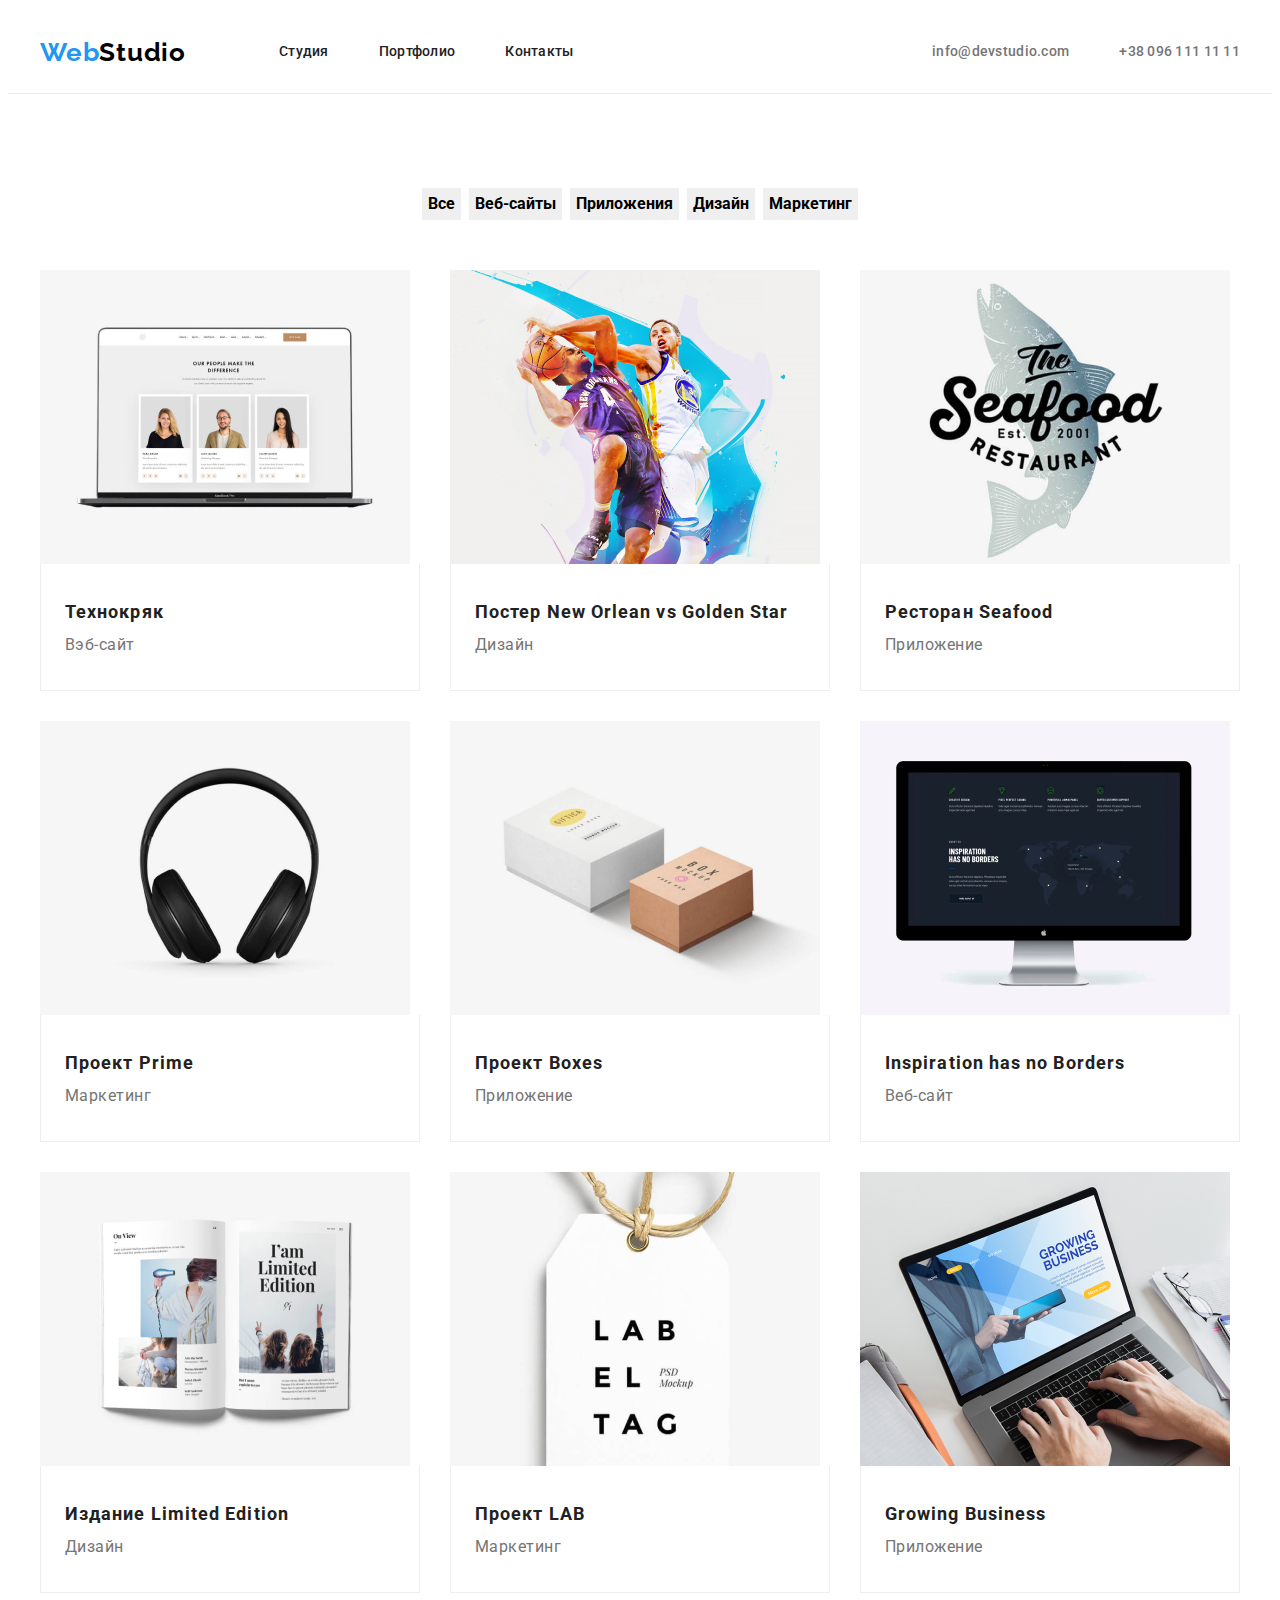
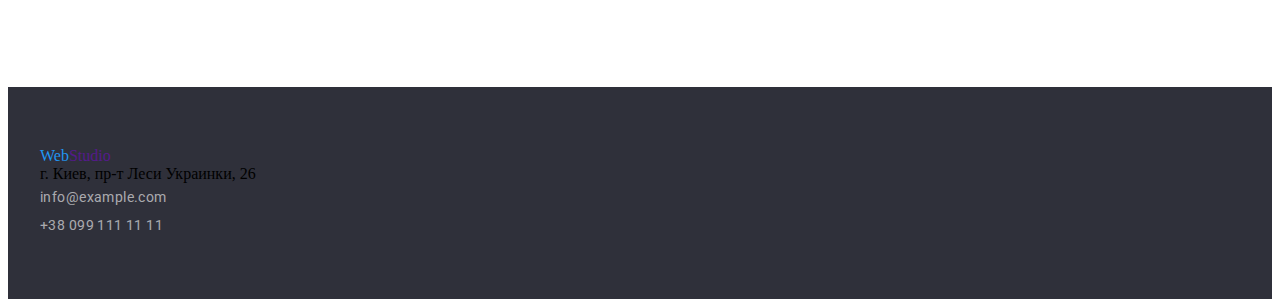
==== portfolio.html @ 53e698b1 "добавил предидущее дз" ====
<!DOCTYPE html>
<html lang="en">
<head>
    <meta charset="UTF-8">
    <meta http-equiv="X-UA-Compatible" content="IE=edge">
    <meta name="viewport" content="width=device-width, initial-scale=1.0">
    <title>Portfolio</title>
    <link rel="preconnect" href="https://fonts.gstatic.com">
    <link href="https://fonts.googleapis.com/css2?family=Raleway:wght@700&family=Roboto:wght@400;500;700;900&display=swap"
        rel="stylesheet">
    <link rel="stylesheet" href="https://cdnjs.cloudflare.com/ajax/libs/modern-normalize/1.0.0/modern-normalize.min.css"
        integrity="sha512-ISS7cAi1PEhQ8jnbJpJZMd29NlhNj4AWYyLOSp2CE/CsHxTCu+r+t0D2yoJudVrd0/8fTVPUVDzY5Tvli75u/g=="
        crossorigin="anonymous" />
    <link rel="stylesheet" href="./css/styles.css">
</head>
<body>
    <header class="header">
        <div class="header-main container">
        <h1 class="top-title">
            <a class="main-logo link" href="">
               <span class="web">Web</span>Studio</a>
        </h1>
        <nav class="navigation">
            <ul class="navigation-list list">
                <li class="navigation-item">
                    <a class="navigation-link link" href="./index.html">Студия</a></li>
                <li class="navigation-item">
                    <a class="navigation-link link" href="#">Портфолио</a></li>
                <li class="navigation-item">
                    <a class="navigation-link link" href="#">Контакты</a></li>
            </ul>
        </nav>
        <ul class="contact-list list">        
            <li><a class="mail-link link" href="mailto:info@devstudio.com">info@devstudio.com</a></li>
            <li><a class="tel-link link" href="tel:+380961111111">+38 096 111 11 11</a></li>       
        </ul>
    </div>
    </header>
    <!-- HERO -->
    <main>
        <section class="section-btn section">
            <div class="buttons-menu container">
                <ul class="buttons list">
                    <li class="buttons-item">
                        <button class="portfolio-btn" type=button> Все</button>
                    </li>
                    <li class="buttons-item">
                        <button class="portfolio-btn" type=button> Веб-сайты</button>
                    </li>
                    <li class="buttons-item">
                        <button class="portfolio-btn" type=button> Приложения</button>
                    </li>
                    <li class="buttons-item">
                        <button class="portfolio-btn" type=button> Дизайн</button>
                    </li>
                    <li class="buttons-item">                         
                        <button class="portfolio-btn" type=button> Маркетинг</button>
                    </li>
                </ul> 
            </div>
            
                <!-- ABOUT -->
        
            <h2 class="visually-hidden">виды деятельности</h2>
            <div class="container">
                <ul class="projects list">
                    <li class="project-list-item">
                        <div class="card-img">
                            <img src="./images/portfolio/технокряк.jpg" alt="технокряк" width=370 height="294">
                        </div>
                         
                        <div class="card-title">
                            <h3 class="project-name">Технокряк</h3>
                            <p class="project-type">Вэб-сайт</p>
                        </div>                       
                    </li>
                    <li class="project-list-item">
                        <div class="card-img">
                            <img src="./images/portfolio/poster.jpg" alt="постер" width=370 height="294">
                        </div>
                        <div class="card-title">
                            <h3 class="project-name">Постер New Orlean vs Golden Star</h3>
                            <p class="project-type">Дизайн</p>
                        </div>
                        
                    </li>
                    <li class="project-list-item">
                        <div class="card-img">
                            <img src="./images/portfolio/restaurant.jpg" alt="ресторан" width=370 height="294">
                        </div>
                        <div class="card-title">
                            <h3 class="project-name">Ресторан Seafood</h3>
                            <p class="project-type">Приложение</p>
                        </div>
                        
                        
                    </li>
                    <li class="project-list-item">
                        <div class="card-img">
                            <img src="./images/portfolio/headphones.jpg" alt="Проект Prime" width=370 height="294">
                        </div>
                        <div class="card-title">
                            <h3 class="project-name">Проект Prime</h3>
                            <p class="project-type">Маркетинг</p>
                        </div>
                        
                        
                        
                    </li>
                    <li class="project-list-item">
                        <div class="card-img">
                            <img src="./images/portfolio/boxes.jpg" alt="Проект Boxes" width=370 height="294">
                        </div>
                        <div class="card-title">
                            <h3 class="project-name">Проект Boxes</h3>
                            <p class="project-type">Приложение</p>
                        </div>
                        
                        
                        
                    </li>
                    <li class="project-list-item">
                        <div class="card-img">
                            <img src="./images/portfolio/inspiration.jpg" alt="Inspiration has no Borders" width=370 height="294">
                        </div>
                        <div class="card-title">
                            <h3 class="project-name">Inspiration has no Borders</h3>
                             <p class="project-type">Веб-сайт</p>
                        </div>
                        
                        
                        
                    </li>
                    <li class="project-list-item">
                        <div class="card-img">
                            <img src="./images/portfolio/edition.jpg" alt="Издание Limited Edition" width=370 height="294">
                        </div>
                        <div class="card-title">
                            <h3 class="project-name">Издание Limited Edition</h3>
                            <p class="project-type">Дизайн</p>
                        </div>
                        
                        
                    </li>
                    <li class="project-list-item">
                        <div class="card-img">
                            <img src="./images/portfolio/lab.jpg" alt="Проект LAB" width=370 height="294">
                        </div>
                        <div class="card-title">
                            <h3 class="project-name">Проект LAB</h3>
                            <p class="project-type">Маркетинг</p>
                        </div>
                       

                    </li>
                    <li class="project-list-item">
                        <div class="card-img">
                            <img src="./images/portfolio/business.jpg" alt="Growing Business" width=370 height="294">
                        </div>
                        <div class="card-title">
                            <h3 class="project-name">Growing Business</h3>
                            <p class="project-type">Приложение</p>
                        </div>
                        
                    </li>
               </ul> 
            </div>
        </section>
    </main>
      <footer class="footer">
        <div class="footer-main container">
            
            <div class="footer-contacts">
                <div class="logo">
                    <a class="logo link" href="">
                       <span class="web">Web</span>Studio</a>
                </div>            
                   <address class="adress">            
                       <ul class="list">
                           <li>
                            <span class="footer-adress">г. Киев, пр-т Леси Украинки, 26</span>
                           </li>
                           <li>
                               <a class="footer-link link" href="mailto:info@example.com">info@example.com</a>
                           </li>
                           <li>
                               <a class="footer-link link" href="tel:+380991111111">+38 099 111 11 11</a>
                           </li>
                       </ul>
                   </address>
            </div>

        </div>
        
           
      </footer>    
</body>
</html>
---- css/styles.css ----
:root {
  --main-font: 'Roboto', sans-serif;
  --secondary-font: 'Raleway', sans-serif;
  --accent-color: #2196f3;
  --section-pt: 94px;
  --section-pb: 94px;
}
h1,
h2,
h3,
h4,
h5,
h6,
p {
  margin: 0;
}
ul,
ol {
  margin: 0;
  padding: 0;
}
img {
  display: block;
}
.link {
  text-decoration: none;
  display: inline-block;
}
.list {
  list-style: none;
}
.adress {
  font-style: normal;
}
.visually-hidden {
  position: absolute !important;
  clip: rect(1px 1px 1px 1px); /* IE6, IE7 */
  clip: rect(1px, 1px, 1px, 1px);
  padding: 0 !important;
  border: 0 !important;
  height: 1px !important;
  width: 1px !important;
  overflow: hidden;
}
.container {
  width: 1200px;
  padding-right: 15px;
  padding-left: 15px;
  margin: 0 auto;
}
.header .container {
  align-items: center;
  display: flex;
}
/* ===========COMPONENTS=========== */
.header {
  padding-top: 24px;
  padding-bottom: 24px;
  border-bottom: 1px solid #ececec;
}

.body {
  font-family: var(--main-font);
  color: #ffffff;
}
.main-logo {
  font-family: var(--secondary-font);
  font-style: normal;
  font-weight: bold;
  font-size: 26px;
  line-height: 1.19;
  letter-spacing: 0.03em;
  color: #000000;
  margin-right: 93px;
}
.main-logo:hover,
.main-logo:focus {
  color: var(--accent-color);
}
.web {
  color: #2196f3;
}
/* ============NAVIGATION============ */

.navigation-item:not(:last-child) {
  margin-right: 50px;
}
.navigation-list {
  display: flex;
  align-items: center;
}
.contact-list {
  display: flex;
  align-items: center;
  margin-left: auto;
}
.contact-list .icons-contact-link {
    display: inline-flex;
    margin-right: 10px;
    color: #757575;
}
.contact-list .icons-contact-link:hover,
.contact-list .icons-contact-link:focus {
    fill:var(--accent-color);
}


.navigation-link {
  font-family: var(--main-font);
  font-weight: 500;
  font-size: 14px;
  line-height: 1.14;
  letter-spacing: 0.02em;
  color: #212121;
}
.navigation-link:hover,
.navigation-link:focus {
  color: var(--accent-color);
}
.contact-list {
  margin-left: auto;
}

.tel-link {
  align-items: center;
  font-family: var(--main-font);
  font-weight: 500;
  font-size: 14px;
  line-height: 1.14;
  letter-spacing: 0.02em;
  color: #757575;
}
.tel-link:hover,
.tel-link:focus {
  color: var(--accent-color);
}
.mail-link {
  font-family: var(--main-font);
  font-weight: 500;
  font-size: 14px;
  line-height: 1.14;
  letter-spacing: 0.02em;
  color: #757575;
  margin-right: 50px;
}
.mail-link:hover,
.mail-link:focus {
  color: var(--accent-color);
}
/* ==============HERO============== */

.section {
  padding-top: var(--section-pt);
  padding-bottom: var(--section-pb);
  margin: 0 auto;
}
.modal-btn {
  font-family: var(--main-font);
  font-weight: bold;
  font-size: 16px;
  color: #ffffff;
  line-height: 1.87;
  cursor: pointer;
  min-width: 200px;
  display: block;
  margin: 0 auto;
  box-shadow: 0px 4px 4px rgba(0, 0, 0, 0.15);
  padding: 10px 32px;
  background-color: #2196f3;
}
.modal-btn:hover,
.modal-btn:focus {
  color: #ffffff;
  background: var(--accent-color);
}
.portfolio-btn {
  font-family: var(--main-font);
  font-weight: bold;
  font-size: 16px;
  line-height: 1.87;
  cursor: pointer;
  display: block;
  border: 0;
}
.portfolio-btn:hover,
.portfolio-btn:focus {
  color: #ffffff;
  background: var(--accent-color);
}

.buttons {
  display: flex;
  justify-content: center;
  text-align: center;
  margin-bottom: 50px;
}
.buttons-item:not(:last-child) {
  margin-right: 8px;
}
.buttons-item :not(:last-child) {
  display: flex;
  text-align: center;
  margin-top: 94px;
  margin-bottom: 34px;
}

.hero-item {
  font-family: var(--main-font);
  font-weight: 900;
  font-size: 44px;
  line-height: 1, 36;
  text-align: center;
  letter-spacing: 0.06em;
  text-transform: uppercase;
  color: #ffffff;
  width: 696px;
  height: 120px;
  margin: 0 auto;
}
.hero {
  background: #2f303a;
  background-image: linear-gradient(
      rgba(47, 48, 58, 0.4),
      rgba(47, 48, 58, 0.4)
    ),
    url(../images/hero/bg.jpg);
    padding-top: 200px;
  padding-bottom: 200px;
  margin: 0 auto;
  background-repeat: no-repeat;
  background-size: cover;
  max-width: 1600px;
  height: 600px;
}
/* =============ABOUT============ */
.function {
  margin-top: 10px;
}
.card-name {
  align-items: center;
  padding-top: 30px;
  padding-bottom: 30px;
  padding-left: 0 auto;
  padding-right: 0 auto;
  border: 1px solid #eeeeee;
  border-top: none;
  background: #ffffff;
}
.card-title {
  align-items: center;
  padding-top: 30px;
  padding-bottom: 30px;
  border: 1px solid #eeeeee;
  border-top: none;
  background: #ffffff;
  padding-left: 24px;
}
.about-list {
  display: flex;
  flex-wrap: wrap;
  margin-left: -30px;
  margin-top: -30px;

}
.box{
    display: flex;
    justify-content: center;
    align-items: center;
    width: 270px;
    height: 120px;
    
    background: #F5F4FA;
    border-radius: 4px;
    margin-bottom: 30px;
}

.about-list-item {
  
  flex-basis: calc(100% / 4 - 30px);
  margin-left: 30px;
  margin-top: 30px;

}
.about-title {
  font-family: var(--main-font);
  font-weight: 700;
  font-size: 14px;
  line-height: 1.14;
  letter-spacing: 0.03em;
  text-transform: uppercase;
  color: #212121;
  margin-bottom: 10px;
}
.description {
  font-family: var(--main-font);
  font-weight: 700;
  font-size: 14px;
  line-height: 1.71;
  letter-spacing: 0.03em;
  color: #757575;
}
.projects {
  display: flex;
  flex-wrap: wrap;
  margin-left: -30px;
  margin-top: -30px;
}

.project-list-item {
  margin-left: 30px;
  margin-top: 30px;
  flex-basis: calc(100% / 3 - 30px);
}
.project-list-item:hover {
  box-shadow: 1px 4px 6px 0px rgba(0, 0, 0, 0.16);

  box-shadow: 0px 4px 4px 0px rgba(0, 0, 0, 0.06);

  box-shadow: 0px 1px 1px 0px rgba(0, 0, 0, 0.12);
}

.project-name {
  font-family: var(--main-font);
  font-weight: 700;
  font-size: 18px;
  line-height: 2;
  letter-spacing: 0.06em;
  color: #212121;
}
.project-type {
  font-family: var(--main-font);

  font-weight: 400;
  font-size: 16px;
  line-height: 1.87;
  letter-spacing: 0.03em;
  color: #757575;
}

/* ===========ДЕЯТЕЛЬНОСТЬ========== */

.title {
  font-family: var(--main-font);
  font-weight: 700;
  font-size: 36px;
  line-height: 1.16;
  text-align: center;
  letter-spacing: 0.03em;
  color: #212121;
  margin-bottom: 50px;
}
.activity-item {
  display: flex;
  flex-wrap: wrap;
  margin-left: -30px;
  margin-top: -30px;
}
.activity-item-img {
  flex-basis: calc(100% / 3 - 30px);
  margin-left: 30px;
  margin-top: 30px;
}

/* =============TEAM============= */
.team {
  background-color: #f5f4fa;
}

.social-list-link{
    justify-content: center;
    align-items: center;
    display: inline-flex;
    width: 44px;
    height: 44px;
    border-radius: 50%; 
    background-color: #ffffff; 
}
.social-list-link:hover,
.social-list-link:focus{
  background-color: var(--accent-color);
}

.social-list-link:hover .social-list-icon,
.social-list-link:focus .social-list-icon{
  fill: #ffffff;
}


.social-list-icon{
  fill: #AFB1B8;
  width: 20px;
  height: 20px;
  
}
.social-list{
  display: flex;
  justify-content: center;
  margin-right: 10px;
}
.card {
  box-shadow: 0px 1px 3px 0px rgba(0, 0, 0, 0.12);

}
.team-list {
  display: flex;
  flex-wrap: wrap;
  margin-top: -30px;
  margin-left: -30px;
}
.team-list-item {
  margin-top: 30px;
  margin-left: 30px;
  flex-basis: calc(100% / 4 - 30px);
}
.name {
  font-family: var(--main-font);
  font-weight: 500;
  font-size: 16px;
  line-height: 1.18;
  text-align: center;
  letter-spacing: 0.03em;
  color: #212121;
}
.function {
  font-family: var(--main-font);
  font-weight: 400;
  font-size: 16px;
  line-height: 1.18;
  text-align: center;
  letter-spacing: 0.03em;
  color: #757575;
  margin-bottom: 10px;
}

/* ========ПОСТОЯННЫЕ КЛИЕНТЫ======== */


.clients{
  padding-top: 94px;
  padding-bottom: 94px;
  padding-right: 215px;
  padding-left: 215px;
}
.clients-list {
  display: flex;
  justify-content: space-between;
}

.clients-list-item:not(:last-child){
    margin-right: 30px;
}


.clients-list-item{
    display: flex;
    justify-content: center;
    align-items: center;
    width: 170px;
    height: 90px;
    border: 1px solid rgba(175, 177, 184, 1); 
    box-sizing: border-box;
    border-radius: 4px;

}

.client-logo{
  fill: #AFB1B8;
}

.clients-list-item:hover {
    border-color:var(--accent-color);
}
.clients-list-item:hover .client-logo {
    fill: var(--accent-color);
}


/* ============FOOTER================ */
.footer {
  background: #2f303a;
  padding-top: 60px;
  padding-bottom: 60px;
}


.icon-social{
  fill: #ffffff;
  width: 20px;
  height: 20px;
}
.footer-main{
  display: flex;
  justify-content: start;
  align-items: center;
 
}
.footer-social{
 margin-top: 72px;
 margin-bottom: 100px;
  margin-left: 70px;
}
.social-link{
  justify-content: center;
    align-items: center;
    display: inline-flex;
    width: 44px;
    height: 44px;
    border-radius: 50%; 
    background: rgba(255, 255, 255, 0.1);
}
.logo-link {
  display: inline-block;
  font-family: var(--secondary-font);
  font-weight: bold;
  font-size: 26px;
  line-height: 1.19;
  letter-spacing: 0.03em;
  color: #ffffff;
  margin-bottom: 10px;
}
.logo-link:hover,
.logo-link:focus {
  color: var(--accent-color);
}
.footer-link {
  font-family: var(--main-font);
  font-weight: 400;
  font-size: 14px;
  line-height: 2;
  letter-spacing: 0.03em;
  color: rgba(255, 255, 255, 0.6);
}
.footer-link:hover,
.footer-link:focus {
  color: var(--accent-color);
}
.location {
  font-family: var(--main-font);
  font-weight: normal;
  font-size: 14px;
  line-height: 2;
  letter-spacing: 0.03em;
  color: #ffffff;
  
}
.footer-social-list{
  display: flex;
  width: 206px;
  height: 44px;
  justify-content: space-between;
}
.social-link:hover,
.social-link:focus {
  background-color: var(--accent-color);
}
.join{
  font-family: var(--main-font);
font-weight: bold;
font-size: 14px;
line-height: 1.14;
color: #FFFFFF;
letter-spacing: 0.03em;
text-transform: uppercase;
}
.join-title{
  margin-bottom: 20px;
}

/* ==========ICONS=========== */
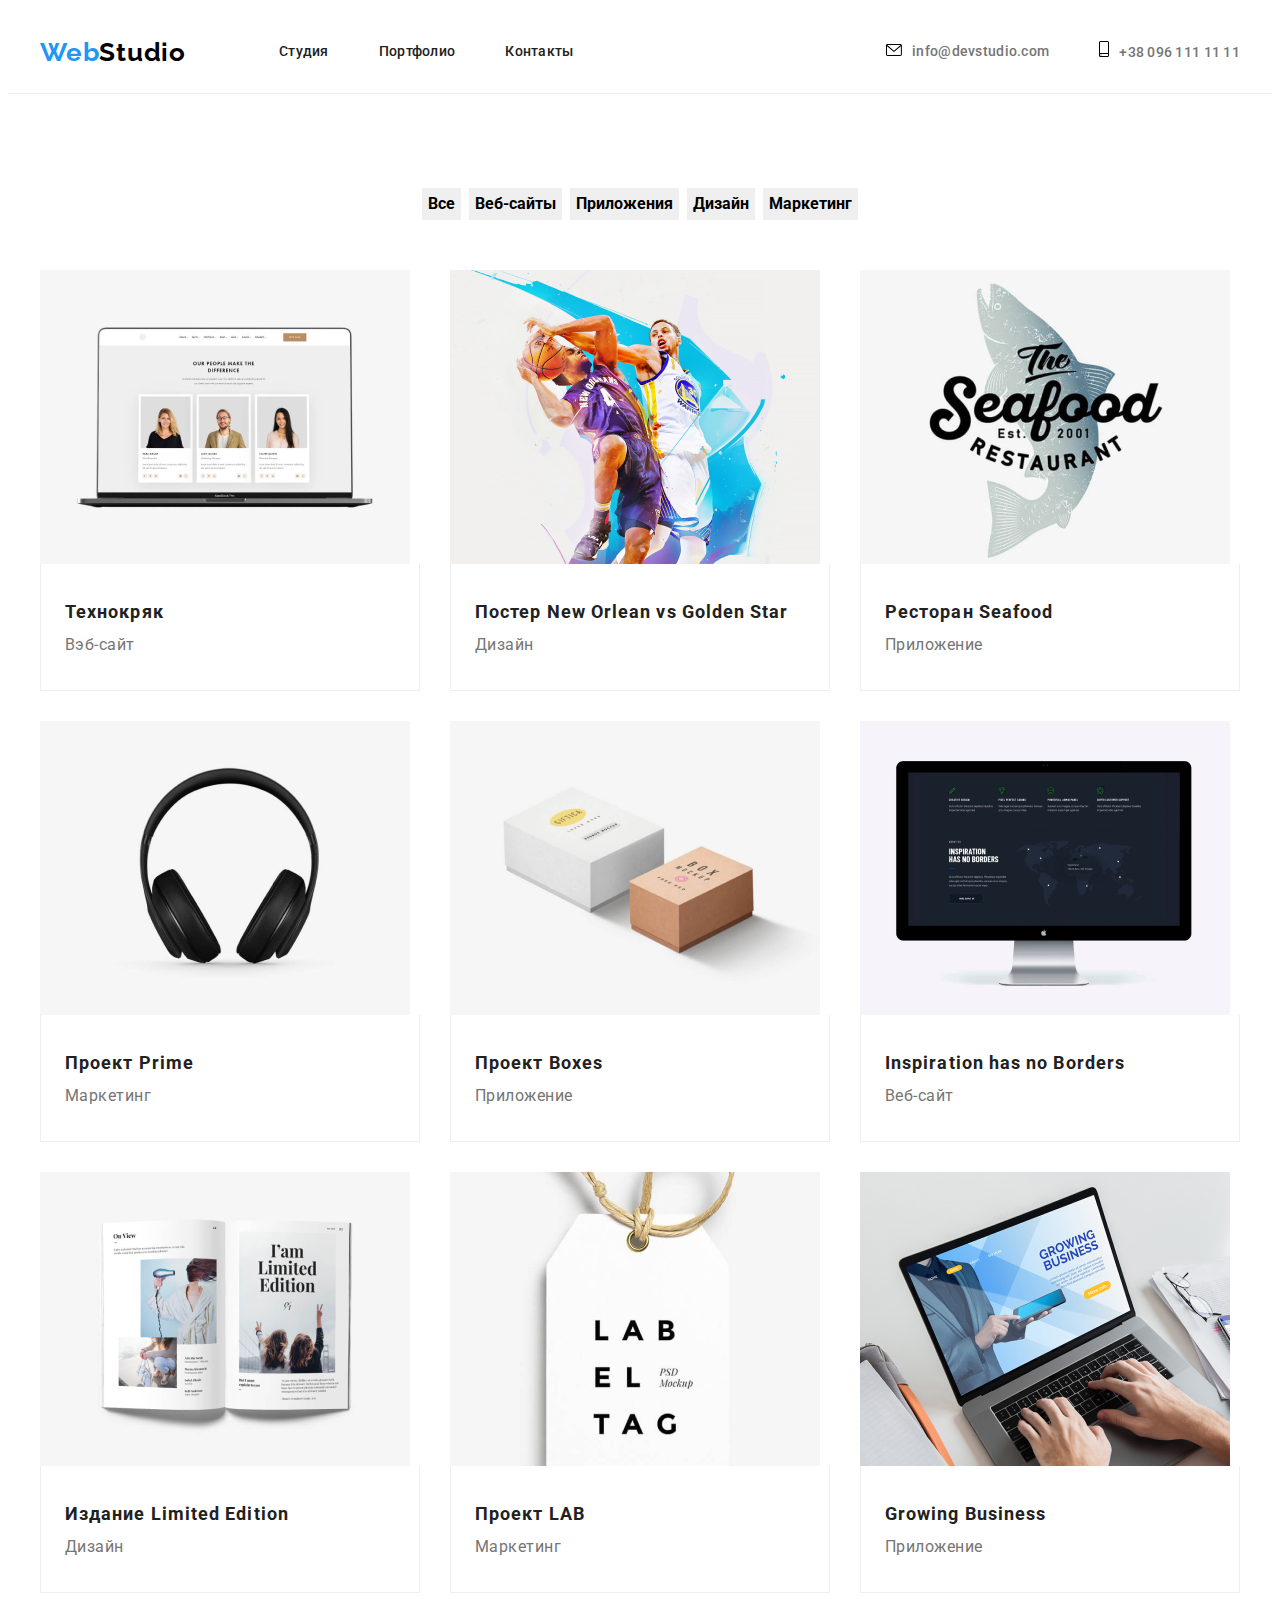
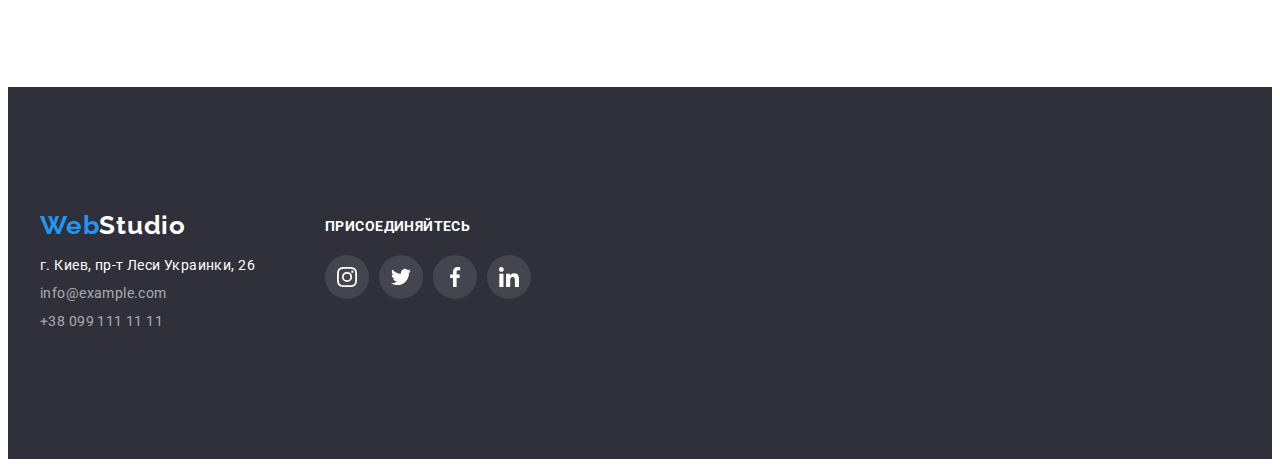
==== commit ff263d82: "Update portfolio.html" ====
--- a/portfolio.html
+++ b/portfolio.html
@@ -30,9 +30,24 @@
                     <a class="navigation-link link" href="#">Контакты</a></li>
             </ul>
         </nav>
-        <ul class="contact-list list">        
-            <li><a class="mail-link link" href="mailto:info@devstudio.com">info@devstudio.com</a></li>
-            <li><a class="tel-link link" href="tel:+380961111111">+38 096 111 11 11</a></li>       
+        <ul class="contact-list list">
+        
+            <li class="contact-info">
+                <a class="mail-link link" href="mailto:info@devstudio.com">
+                    <svg class="icons-contact-link" width="16" height="12">
+                        <use href="./images/sprite.svg#icon-envelope"></use>
+                    </svg>info@devstudio.com</a>
+            </li>
+        
+        
+            <li class="contact-info">
+                <a class="tel-link link" href="tel:+380961111111">
+                    <svg class="icons-contact-link" width="10" height="16">
+                        <use href="./images/sprite.svg#icon-smartphone"></use>
+                    </svg>+38 096 111 11 11</a>
+            </li>
+        
+        
         </ul>
     </div>
     </header>
@@ -167,32 +182,68 @@
             </div>
         </section>
     </main>
-      <footer class="footer">
+    <footer class="footer">
         <div class="footer-main container">
-            
-            <div class="footer-contacts">
-                <div class="logo">
-                    <a class="logo link" href="">
-                       <span class="web">Web</span>Studio</a>
-                </div>            
-                   <address class="adress">            
-                       <ul class="list">
-                           <li>
-                            <span class="footer-adress">г. Киев, пр-т Леси Украинки, 26</span>
-                           </li>
-                           <li>
-                               <a class="footer-link link" href="mailto:info@example.com">info@example.com</a>
-                           </li>
-                           <li>
-                               <a class="footer-link link" href="tel:+380991111111">+38 099 111 11 11</a>
-                           </li>
-                       </ul>
-                   </address>
-            </div>
-
+            <div class="footer-wrapper">
+                <div class="footer-adress">
+                    <div class="logo">
+                        <a class="logo-link link" href="">
+                            <span class="web">Web</span>Studio</a>
+                    </div>
+    
+                    <address class="adress">
+                        <ul class="list">
+                            <li>
+                                <span class="location">г. Киев, пр-т Леси Украинки, 26</span>
+                            </li>
+                            <li>
+                                <a class="footer-link link" href="mailto:info@example.com">info@example.com</a>
+                            </li>
+                            <li>
+                                <a class="footer-link link" href="tel:+380991111111">+38 099 111 11 11</a>
+                            </li>
+                        </ul>
+                    </address>
+                </div>
+    
+            </div>
+            <div class="footer-social">
+                <div class="join-title">
+                    <p class="join">присоединяйтесь</p>
+                </div>
+    
+                <ul class="footer-social-list list">
+                    <li class="social-item">
+                        <a href="" class="social-link link">
+                            <svg class="icon-social">
+                                <use href="./images/sprite.svg#icon-instagram"></use>
+                            </svg>
+                        </a>
+                    </li>
+                    <li class="social-item">
+                        <a href="" class="social-link link">
+                            <svg class="icon-social">
+                                <use href="./images/sprite.svg#icon-twitter"></use>
+                            </svg>
+                        </a>
+                    </li>
+                    <li class="social-item">
+                        <a href="" class="social-link link">
+                            <svg class="icon-social">
+                                <use href="./images/sprite.svg#icon-facebook"></use>
+                            </svg>
+                        </a>
+                    </li>
+                    <li class="social-item">
+                        <a href="" class="social-link link">
+                            <svg class="icon-social">
+                                <use href="./images/sprite.svg#icon-linkedin"></use>
+                            </svg>
+                        </a>
+                    </li>
+                </ul>
+            </div>
         </div>
-        
-           
-      </footer>    
+    </footer>
 </body>
 </html>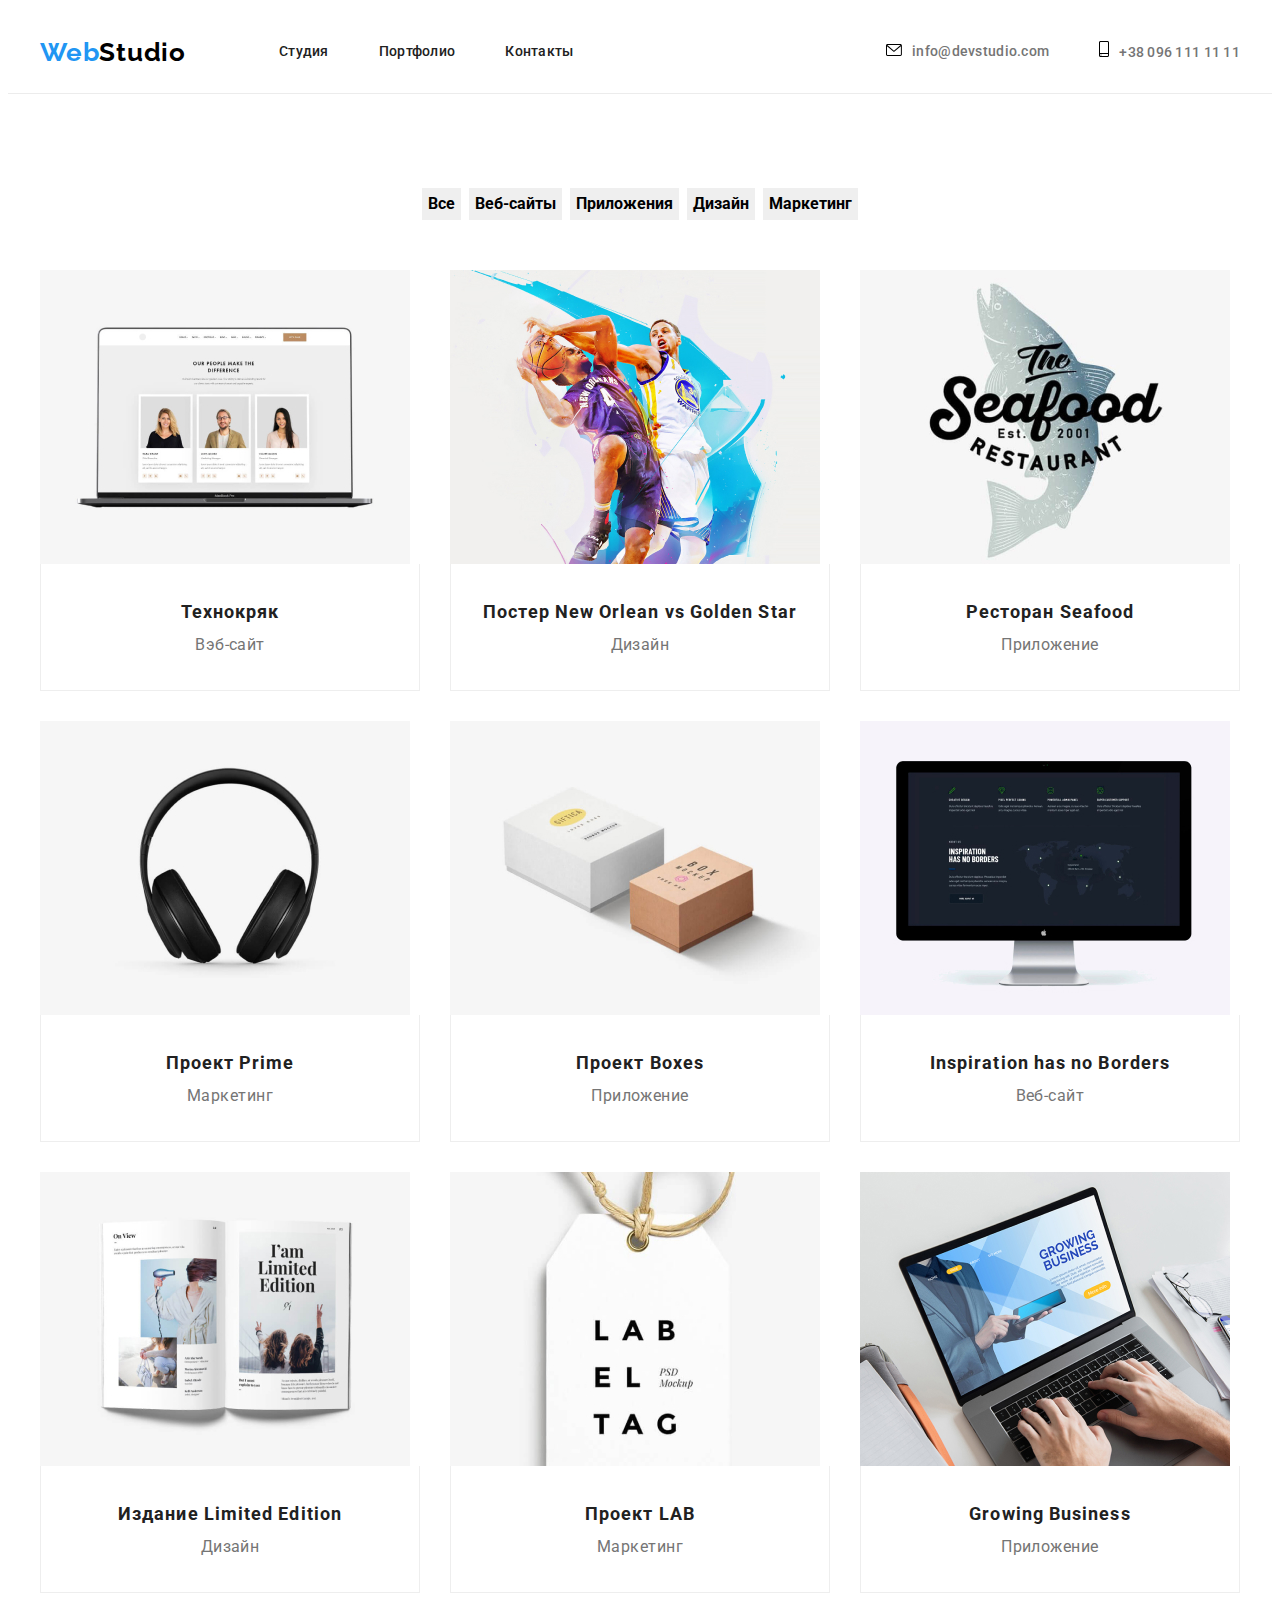
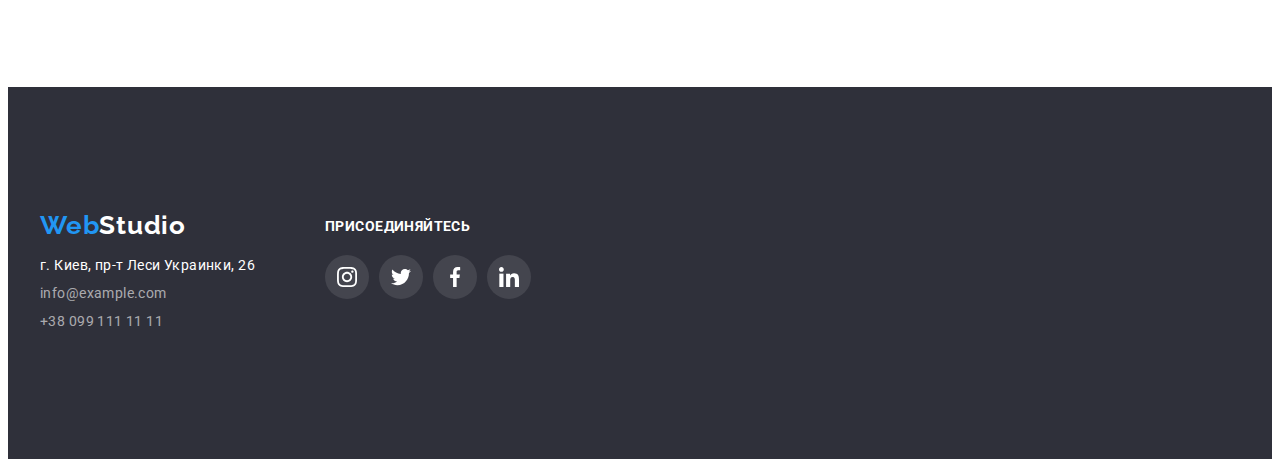
==== commit 1d3126b3: "добавил оверлей первой карточке" ====
--- a/portfolio.html
+++ b/portfolio.html
@@ -79,11 +79,15 @@
             <h2 class="visually-hidden">виды деятельности</h2>
             <div class="container">
                 <ul class="projects list">
-                    <li class="project-list-item">
-                        <div class="card-img">
-                            <img src="./images/portfolio/технокряк.jpg" alt="технокряк" width=370 height="294">
-                        </div>
-                         
+                    <li class="project-list-item">  
+                            <div class="project-list-content-wrapper">
+                            <div class="card-img">
+                                <img src="./images/portfolio/технокряк.jpg" alt="технокряк" width=370 height="294">
+                            </div>
+                        <p class="overlay">Технокряк это современная площадка распространения коронавируса. Компании используют эту платформу для цифрового
+                        шпионажа и атак на защищённые сервера конкурентов.</p>
+                            </div>     
+                                               
                         <div class="card-title">
                             <h3 class="project-name">Технокряк</h3>
                             <p class="project-type">Вэб-сайт</p>
--- a/css/styles.css
+++ b/css/styles.css
@@ -95,15 +95,14 @@
   margin-left: auto;
 }
 .contact-list .icons-contact-link {
-    display: inline-flex;
-    margin-right: 10px;
-    color: #757575;
+  display: inline-flex;
+  margin-right: 10px;
+  color: #757575;
 }
 .contact-list .icons-contact-link:hover,
 .contact-list .icons-contact-link:focus {
-    fill:var(--accent-color);
-}
-
+  fill: var(--accent-color);
+}
 
 .navigation-link {
   font-family: var(--main-font);
@@ -224,7 +223,7 @@
       rgba(47, 48, 58, 0.4)
     ),
     url(../images/hero/bg.jpg);
-    padding-top: 200px;
+  padding-top: 200px;
   padding-bottom: 200px;
   margin: 0 auto;
   background-repeat: no-repeat;
@@ -254,32 +253,30 @@
   border-top: none;
   background: #ffffff;
   padding-left: 24px;
+  padding-right: 24px;
 }
 .about-list {
   display: flex;
   flex-wrap: wrap;
   margin-left: -30px;
   margin-top: -30px;
-
-}
-.box{
-    display: flex;
-    justify-content: center;
-    align-items: center;
-    width: 270px;
-    height: 120px;
-    
-    background: #F5F4FA;
-    border-radius: 4px;
-    margin-bottom: 30px;
+}
+.box {
+  display: flex;
+  justify-content: center;
+  align-items: center;
+  width: 270px;
+  height: 120px;
+
+  background: #f5f4fa;
+  border-radius: 4px;
+  margin-bottom: 30px;
 }
 
 .about-list-item {
-  
   flex-basis: calc(100% / 4 - 30px);
   margin-left: 30px;
   margin-top: 30px;
-
 }
 .about-title {
   font-family: var(--main-font);
@@ -307,6 +304,7 @@
 }
 
 .project-list-item {
+  text-align: center;
   margin-left: 30px;
   margin-top: 30px;
   flex-basis: calc(100% / 3 - 30px);
@@ -317,6 +315,29 @@
   box-shadow: 0px 4px 4px 0px rgba(0, 0, 0, 0.06);
 
   box-shadow: 0px 1px 1px 0px rgba(0, 0, 0, 0.12);
+}
+.project-list-content-wrapper {
+  position: relative;
+  overflow: hidden;
+}
+.project-list-item:hover .overlay,
+.project-list-item:focus .overlay {
+  transform: translateY(0%);
+}
+
+.overlay {
+  position: absolute;
+  top: 0;
+  left: 0;
+  background-color: rgba(33, 150, 243, 0.9);
+  color: #ffffff;
+  padding-left: 24px;
+  padding-right: 24px;
+  padding-top: 63px;
+  padding-bottom: 63px;
+  height: 100%;
+  overflow: scroll;
+  transform: translateY(100%);
 }
 
 .project-name {
@@ -366,40 +387,37 @@
   background-color: #f5f4fa;
 }
 
-.social-list-link{
-    justify-content: center;
-    align-items: center;
-    display: inline-flex;
-    width: 44px;
-    height: 44px;
-    border-radius: 50%; 
-    background-color: #ffffff; 
+.social-list-link {
+  justify-content: center;
+  align-items: center;
+  display: inline-flex;
+  width: 44px;
+  height: 44px;
+  border-radius: 50%;
+  background-color: #ffffff;
 }
 .social-list-link:hover,
-.social-list-link:focus{
+.social-list-link:focus {
   background-color: var(--accent-color);
 }
 
 .social-list-link:hover .social-list-icon,
-.social-list-link:focus .social-list-icon{
+.social-list-link:focus .social-list-icon {
   fill: #ffffff;
 }
 
-
-.social-list-icon{
-  fill: #AFB1B8;
+.social-list-icon {
+  fill: #afb1b8;
   width: 20px;
   height: 20px;
-  
-}
-.social-list{
+}
+.social-list {
   display: flex;
   justify-content: center;
   margin-right: 10px;
 }
 .card {
   box-shadow: 0px 1px 3px 0px rgba(0, 0, 0, 0.12);
-
 }
 .team-list {
   display: flex;
@@ -434,8 +452,7 @@
 
 /* ========ПОСТОЯННЫЕ КЛИЕНТЫ======== */
 
-
-.clients{
+.clients {
   padding-top: 94px;
   padding-bottom: 94px;
   padding-right: 215px;
@@ -446,34 +463,31 @@
   justify-content: space-between;
 }
 
-.clients-list-item:not(:last-child){
-    margin-right: 30px;
-}
-
-
-.clients-list-item{
-    display: flex;
-    justify-content: center;
-    align-items: center;
-    width: 170px;
-    height: 90px;
-    border: 1px solid rgba(175, 177, 184, 1); 
-    box-sizing: border-box;
-    border-radius: 4px;
-
-}
-
-.client-logo{
-  fill: #AFB1B8;
+.clients-list-item:not(:last-child) {
+  margin-right: 30px;
+}
+
+.clients-list-item {
+  display: flex;
+  justify-content: center;
+  align-items: center;
+  width: 170px;
+  height: 90px;
+  border: 1px solid rgba(175, 177, 184, 1);
+  box-sizing: border-box;
+  border-radius: 4px;
+}
+
+.client-logo {
+  fill: #afb1b8;
 }
 
 .clients-list-item:hover {
-    border-color:var(--accent-color);
+  border-color: var(--accent-color);
 }
 .clients-list-item:hover .client-logo {
-    fill: var(--accent-color);
-}
-
+  fill: var(--accent-color);
+}
 
 /* ============FOOTER================ */
 .footer {
@@ -482,31 +496,29 @@
   padding-bottom: 60px;
 }
 
-
-.icon-social{
+.icon-social {
   fill: #ffffff;
   width: 20px;
   height: 20px;
 }
-.footer-main{
+.footer-main {
   display: flex;
   justify-content: start;
   align-items: center;
- 
-}
-.footer-social{
- margin-top: 72px;
- margin-bottom: 100px;
+}
+.footer-social {
+  margin-top: 72px;
+  margin-bottom: 100px;
   margin-left: 70px;
 }
-.social-link{
+.social-link {
   justify-content: center;
-    align-items: center;
-    display: inline-flex;
-    width: 44px;
-    height: 44px;
-    border-radius: 50%; 
-    background: rgba(255, 255, 255, 0.1);
+  align-items: center;
+  display: inline-flex;
+  width: 44px;
+  height: 44px;
+  border-radius: 50%;
+  background: rgba(255, 255, 255, 0.1);
 }
 .logo-link {
   display: inline-block;
@@ -541,9 +553,8 @@
   line-height: 2;
   letter-spacing: 0.03em;
   color: #ffffff;
-  
-}
-.footer-social-list{
+}
+.footer-social-list {
   display: flex;
   width: 206px;
   height: 44px;
@@ -553,16 +564,16 @@
 .social-link:focus {
   background-color: var(--accent-color);
 }
-.join{
-  font-family: var(--main-font);
-font-weight: bold;
-font-size: 14px;
-line-height: 1.14;
-color: #FFFFFF;
-letter-spacing: 0.03em;
-text-transform: uppercase;
-}
-.join-title{
+.join {
+  font-family: var(--main-font);
+  font-weight: bold;
+  font-size: 14px;
+  line-height: 1.14;
+  color: #ffffff;
+  letter-spacing: 0.03em;
+  text-transform: uppercase;
+}
+.join-title {
   margin-bottom: 20px;
 }
 
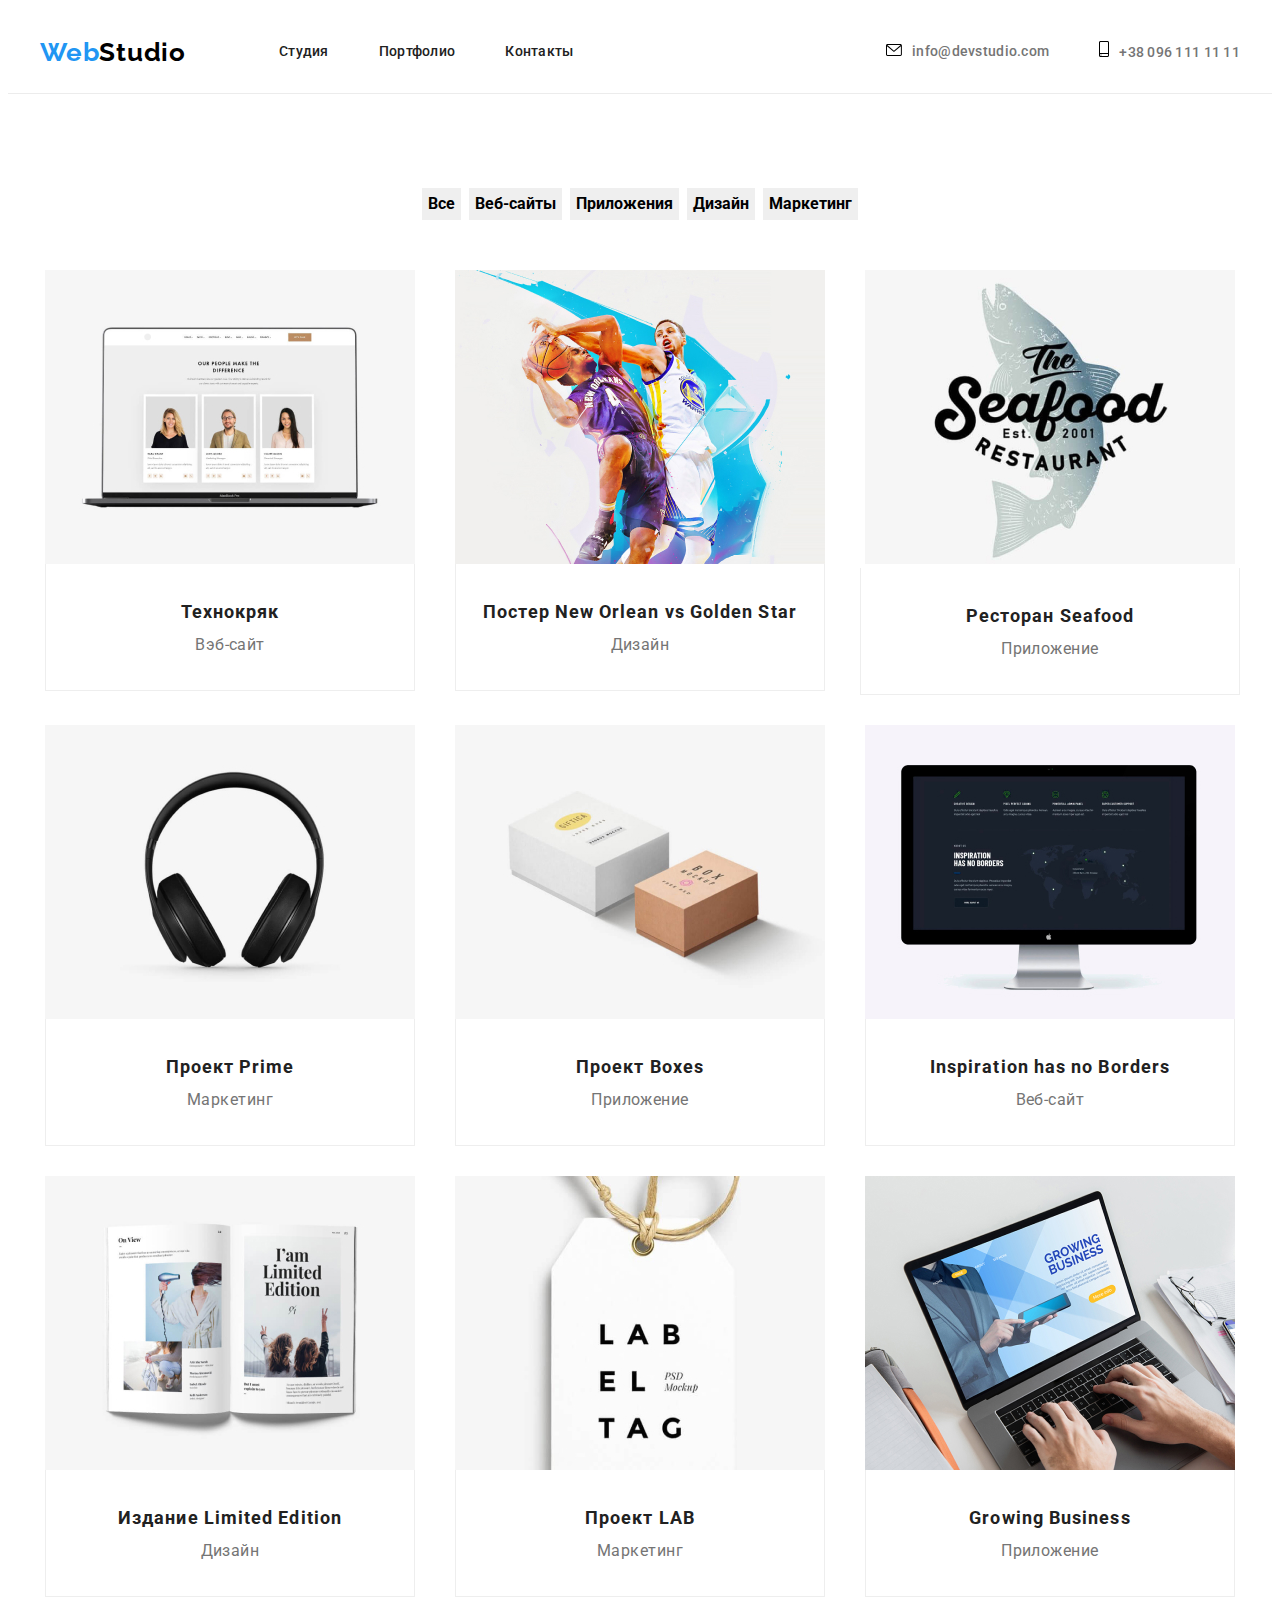
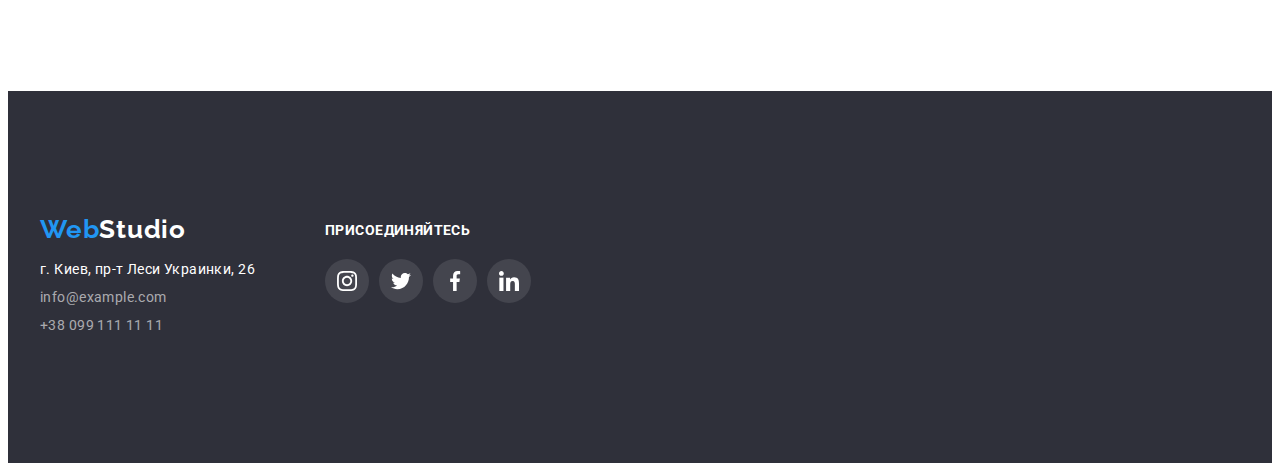
==== commit e31d5602: "добавил overlay на карточки портфолио" ====
--- a/portfolio.html
+++ b/portfolio.html
@@ -23,11 +23,14 @@
         <nav class="navigation">
             <ul class="navigation-list list">
                 <li class="navigation-item">
-                    <a class="navigation-link link" href="./index.html">Студия</a></li>
+                    <a class="navigation-link link active-page-link" href="./index.html">Студия</a>
+                </li>
                 <li class="navigation-item">
-                    <a class="navigation-link link" href="#">Портфолио</a></li>
+                    <a class="navigation-link link" href="#">Портфолио</a>
+                </li>
                 <li class="navigation-item">
-                    <a class="navigation-link link" href="#">Контакты</a></li>
+                    <a class="navigation-link link" href="#">Контакты</a>
+                </li>
             </ul>
         </nav>
         <ul class="contact-list list">
@@ -80,106 +83,163 @@
             <div class="container">
                 <ul class="projects list">
                     <li class="project-list-item">  
+                        <a href="#" class="project-card-link link">
                             <div class="project-list-content-wrapper">
                             <div class="card-img">
                                 <img src="./images/portfolio/технокряк.jpg" alt="технокряк" width=370 height="294">
                             </div>
                         <p class="overlay">Технокряк это современная площадка распространения коронавируса. Компании используют эту платформу для цифрового
                         шпионажа и атак на защищённые сервера конкурентов.</p>
-                            </div>     
-                                               
+                            </div>                            
                         <div class="card-title">
                             <h3 class="project-name">Технокряк</h3>
                             <p class="project-type">Вэб-сайт</p>
-                        </div>                       
-                    </li>
-                    <li class="project-list-item">
-                        <div class="card-img">
+                        </div>                      
+                        </a>
+                             
+                    </li>
+                    <li class="project-list-item">
+                        <a href="#" class="project-card-link link">
+                            <div class="project-list-content-wrapper">
+                          <div class="card-img">
                             <img src="./images/portfolio/poster.jpg" alt="постер" width=370 height="294">
-                        </div>
+                        </div>      
+                        <p class="overlay">Технокряк это современная площадка распространения коронавируса. Компании используют эту платформу
+                            для цифрового
+                            шпионажа и атак на защищённые сервера конкурентов.</p>
+                        </div>                         
                         <div class="card-title">
                             <h3 class="project-name">Постер New Orlean vs Golden Star</h3>
                             <p class="project-type">Дизайн</p>
-                        </div>
-                        
-                    </li>
-                    <li class="project-list-item">
-                        <div class="card-img">
+                        </div> 
+                        </a>
+         
+                    </li>
+                    <li class="project-list-item">
+                        <a href="#" class="project-card-link link">
+                            <div class="project-list-content-wrapper">
+                                <div class="card-img">
                             <img src="./images/portfolio/restaurant.jpg" alt="ресторан" width=370 height="294">
                         </div>
+                        <p class="overlay">Технокряк это современная площадка распространения коронавируса. Компании используют эту платформу
+                            для цифрового
+                            шпионажа и атак на защищённые сервера конкурентов.</p>
+                            </div>
+                            
                         <div class="card-title">
                             <h3 class="project-name">Ресторан Seafood</h3>
                             <p class="project-type">Приложение</p>
-                        </div>
-                        
-                        
-                    </li>
-                    <li class="project-list-item">
-                        <div class="card-img">
+                        
+                        </a>
+                        
+                            
+                    </li>
+                    <li class="project-list-item">
+                        <a href="#" class="project-card-link link">
+                            <div class="project-list-content-wrapper">
+                                <div class="card-img">
                             <img src="./images/portfolio/headphones.jpg" alt="Проект Prime" width=370 height="294">
                         </div>
+                        <p class="overlay">Технокряк это современная площадка распространения коронавируса. Компании используют эту платформу
+                            для цифрового
+                            шпионажа и атак на защищённые сервера конкурентов.</p>
+                            </div>
                         <div class="card-title">
                             <h3 class="project-name">Проект Prime</h3>
                             <p class="project-type">Маркетинг</p>
                         </div>
                         
-                        
-                        
-                    </li>
-                    <li class="project-list-item">
-                        <div class="card-img">
+                        </a>
+                                                   
+                    </li>
+                    <li class="project-list-item">
+                        <a href="#" class="project-card-link link">
+                            <div class="project-list-content-wrapper">
+                                <div class="card-img">
                             <img src="./images/portfolio/boxes.jpg" alt="Проект Boxes" width=370 height="294">
                         </div>
+                        <p class="overlay">Технокряк это современная площадка распространения коронавируса. Компании используют эту платформу
+                            для цифрового
+                            шпионажа и атак на защищённые сервера конкурентов.</p>
+                            </div>
+                            
                         <div class="card-title">
                             <h3 class="project-name">Проект Boxes</h3>
                             <p class="project-type">Приложение</p>
                         </div>
-                        
-                        
-                        
-                    </li>
-                    <li class="project-list-item">
-                        <div class="card-img">
+                        </a>
+                                
+                    </li>
+                    <li class="project-list-item">
+                        <a href="#" class="project-card-link link">
+                            <div class="project-list-content-wrapper">
+                                <div class="card-img">
                             <img src="./images/portfolio/inspiration.jpg" alt="Inspiration has no Borders" width=370 height="294">
                         </div>
+                        <p class="overlay">Технокряк это современная площадка распространения коронавируса. Компании используют эту платформу
+                            для цифрового
+                            шпионажа и атак на защищённые сервера конкурентов.</p>
+                            </div>
+                            
                         <div class="card-title">
                             <h3 class="project-name">Inspiration has no Borders</h3>
                              <p class="project-type">Веб-сайт</p>
                         </div>
-                        
-                        
-                        
-                    </li>
-                    <li class="project-list-item">
-                        <div class="card-img">
+                        </a>    
+                        
+                    </li>
+                    <li class="project-list-item">
+                        <a href="#" class="project-card-link link">
+                            <div class="project-list-content-wrapper">
+                                 <div class="card-img">
                             <img src="./images/portfolio/edition.jpg" alt="Издание Limited Edition" width=370 height="294">
                         </div>
+                        <p class="overlay">Технокряк это современная площадка распространения коронавируса. Компании используют эту платформу
+                            для цифрового
+                            шпионажа и атак на защищённые сервера конкурентов.</p>
+                            </div>
+                           
                         <div class="card-title">
                             <h3 class="project-name">Издание Limited Edition</h3>
                             <p class="project-type">Дизайн</p>
                         </div>
-                        
-                        
-                    </li>
-                    <li class="project-list-item">
-                        <div class="card-img">
+                        </a>
+                                            
+                    </li>
+                    <li class="project-list-item">
+                        <a href="#" class="project-card-link link">
+                            <div class="project-list-content-wrapper">
+                                 <div class="card-img">
                             <img src="./images/portfolio/lab.jpg" alt="Проект LAB" width=370 height="294">
                         </div>
+                        <p class="overlay">Технокряк это современная площадка распространения коронавируса. Компании используют эту платформу
+                            для цифрового
+                            шпионажа и атак на защищённые сервера конкурентов.</p>
+                            </div>
+                           
                         <div class="card-title">
                             <h3 class="project-name">Проект LAB</h3>
                             <p class="project-type">Маркетинг</p>
                         </div>
-                       
+                        </a>                   
 
                     </li>
                     <li class="project-list-item">
-                        <div class="card-img">
+                        <a href="#" class="project-card-link link">
+                            <div class="project-list-content-wrapper">
+                                <div class="card-img">
                             <img src="./images/portfolio/business.jpg" alt="Growing Business" width=370 height="294">
                         </div>
+                        <p class="overlay">Технокряк это современная площадка распространения коронавируса. Компании используют эту платформу
+                            для цифрового
+                            шпионажа и атак на защищённые сервера конкурентов.</p>
+                            </div>
+                            
                         <div class="card-title">
                             <h3 class="project-name">Growing Business</h3>
                             <p class="project-type">Приложение</p>
                         </div>
+                        </a>                       
                         
                     </li>
                </ul> 
--- a/css/styles.css
+++ b/css/styles.css
@@ -115,6 +115,8 @@
 .navigation-link:hover,
 .navigation-link:focus {
   color: var(--accent-color);
+}
+.active-page-link {
 }
 .contact-list {
   margin-left: auto;
@@ -320,8 +322,8 @@
   position: relative;
   overflow: hidden;
 }
-.project-list-item:hover .overlay,
-.project-list-item:focus .overlay {
+.project-card-link:hover .overlay,
+.project-card-link:focus .overlay {
   transform: translateY(0%);
 }
 
@@ -338,6 +340,8 @@
   height: 100%;
   overflow: scroll;
   transform: translateY(100%);
+
+  transition: transform 300ms cubic-bezier(0.4, 0, 0.2, 1);
 }
 
 .project-name {
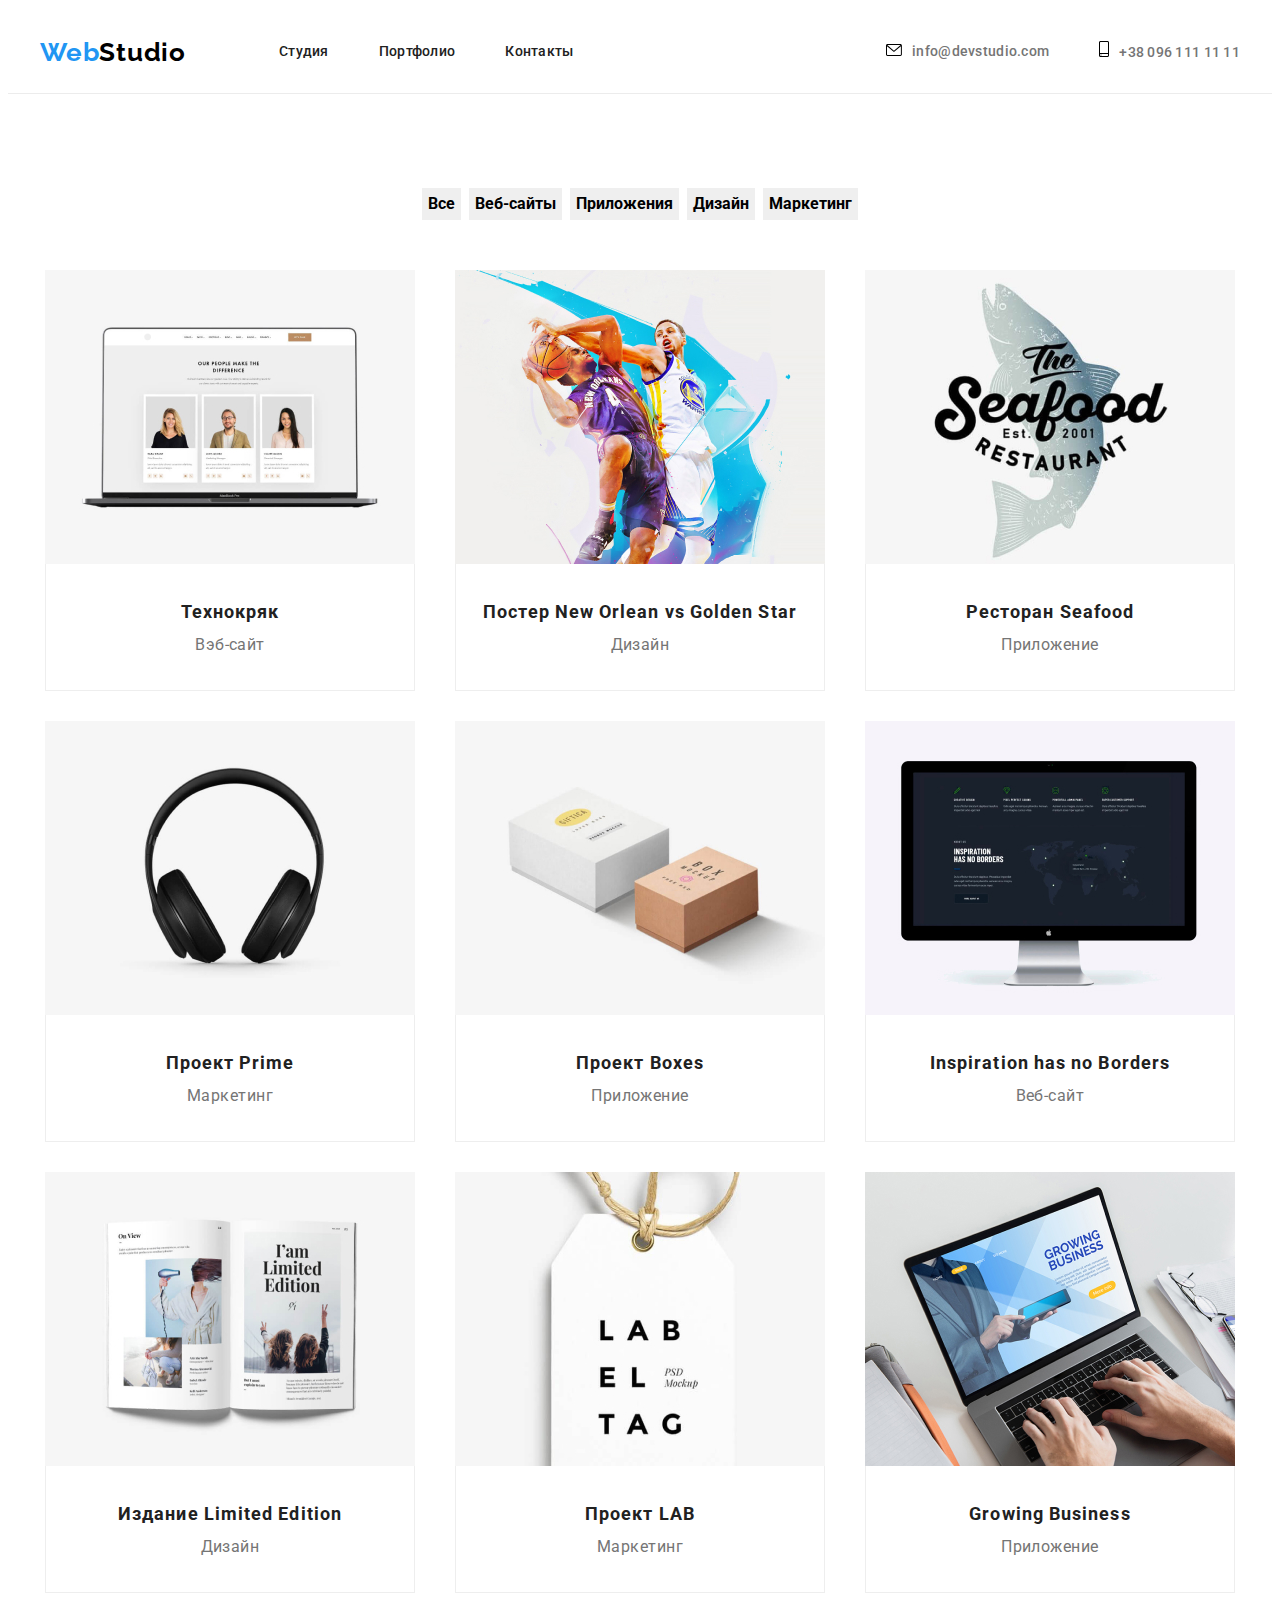
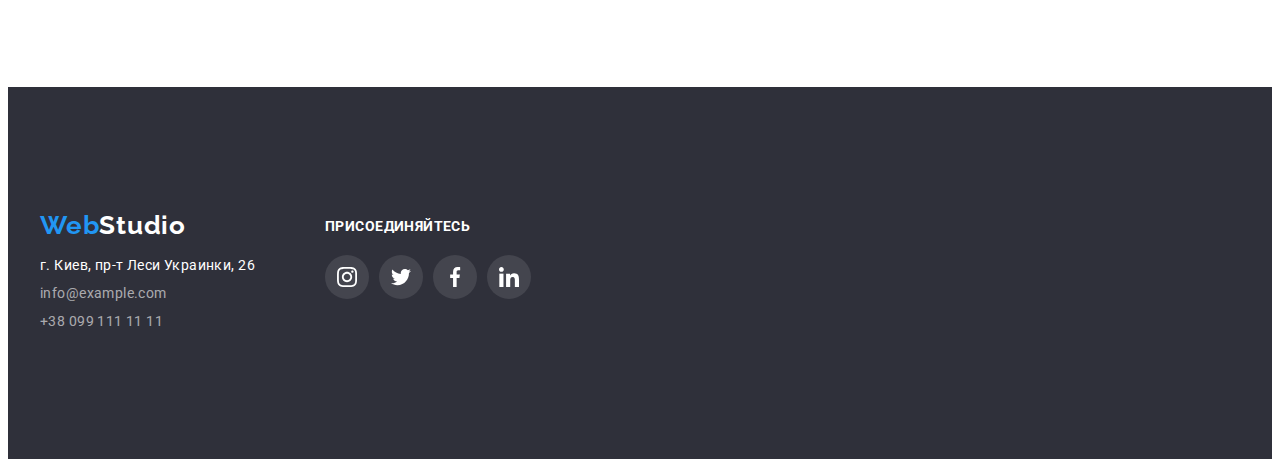
==== commit fd9a59fb: "правки карточки" ====
--- a/portfolio.html
+++ b/portfolio.html
@@ -129,6 +129,7 @@
                         <div class="card-title">
                             <h3 class="project-name">Ресторан Seafood</h3>
                             <p class="project-type">Приложение</p>
+                        </div>    
                         
                         </a>
                         
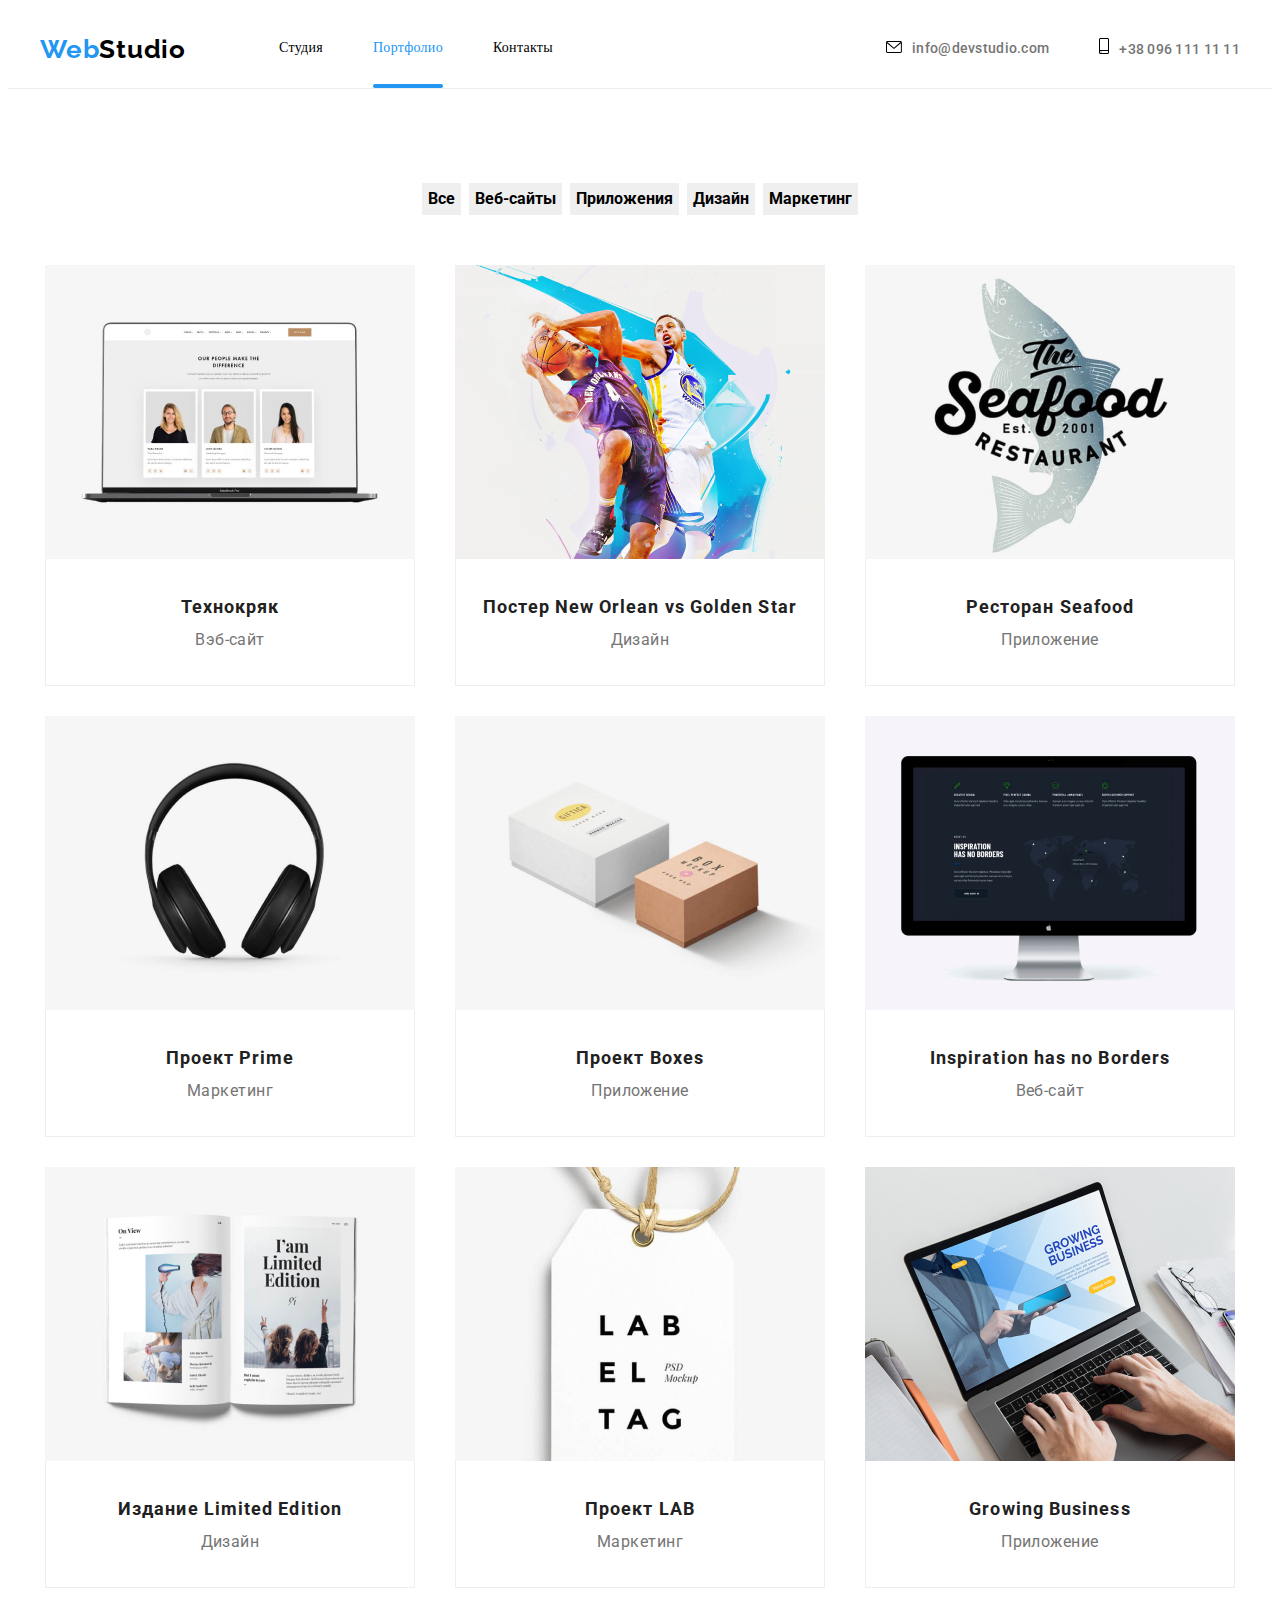
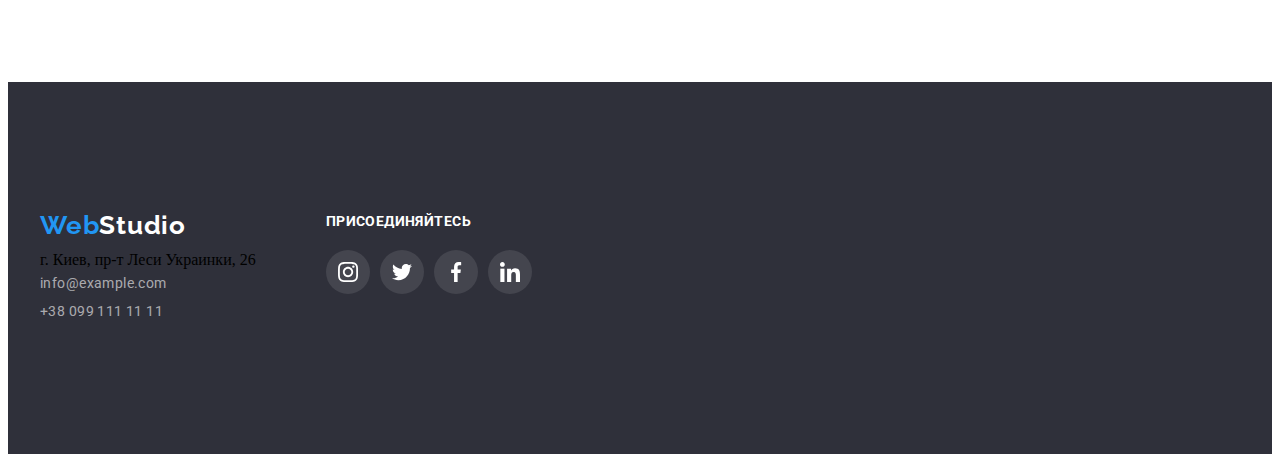
==== commit a3e51d33: "правка футера" ====
--- a/portfolio.html
+++ b/portfolio.html
@@ -11,6 +11,7 @@
     <link rel="stylesheet" href="https://cdnjs.cloudflare.com/ajax/libs/modern-normalize/1.0.0/modern-normalize.min.css"
         integrity="sha512-ISS7cAi1PEhQ8jnbJpJZMd29NlhNj4AWYyLOSp2CE/CsHxTCu+r+t0D2yoJudVrd0/8fTVPUVDzY5Tvli75u/g=="
         crossorigin="anonymous" />
+        <link rel="stylesheet" href="https://cdnjs.cloudflare.com/ajax/libs/animate.css/4.1.1/animate.min.css" />
     <link rel="stylesheet" href="./css/styles.css">
 </head>
 <body>
@@ -23,10 +24,10 @@
         <nav class="navigation">
             <ul class="navigation-list list">
                 <li class="navigation-item">
-                    <a class="navigation-link link active-page-link" href="./index.html">Студия</a>
+                    <a class="navigation-link link" href="./index.html">Студия</a>
                 </li>
                 <li class="navigation-item">
-                    <a class="navigation-link link" href="#">Портфолио</a>
+                    <a class="navigation-link link current" href="#">Портфолио</a>
                 </li>
                 <li class="navigation-item">
                     <a class="navigation-link link" href="#">Контакты</a>
--- a/css/styles.css
+++ b/css/styles.css
@@ -54,8 +54,7 @@
 }
 /* ===========COMPONENTS=========== */
 .header {
-  padding-top: 24px;
-  padding-bottom: 24px;
+  height: 80px;
   border-bottom: 1px solid #ececec;
 }
 
@@ -72,6 +71,7 @@
   letter-spacing: 0.03em;
   color: #000000;
   margin-right: 93px;
+  transition: color 250ms cubic-bezier(0.4, 0, 0.2, 1);
 }
 .main-logo:hover,
 .main-logo:focus {
@@ -94,30 +94,48 @@
   align-items: center;
   margin-left: auto;
 }
-.contact-list .icons-contact-link {
+.icons-contact-link {
   display: inline-flex;
   margin-right: 10px;
   color: #757575;
-}
-.contact-list .icons-contact-link:hover,
-.contact-list .icons-contact-link:focus {
+  transition: color 250ms cubic-bezier(0.4, 0, 0.2, 1);
+}
+.icons-contact-link:hover,
+.icons-contact-link:focus {
   fill: var(--accent-color);
 }
-
+.current::after {
+  display: block;
+  content: '';
+  position: absolute;
+  bottom: 0;
+  left: 0;
+  background-color: var(--accent-color);
+  width: 100%;
+  height: 4px;
+  border-radius: 2px;
+}
 .navigation-link {
-  font-family: var(--main-font);
+  display: inline-block;
+  position: relative;
   font-weight: 500;
   font-size: 14px;
   line-height: 1.14;
+  padding-top: 32px;
+  padding-bottom: 32px;
   letter-spacing: 0.02em;
-  color: #212121;
-}
+  color: var(--color);
+  transition: color 250ms cubic-bezier(0.4, 0, 0.2, 1);
+}
+.current {
+  color: var(--accent-color);
+}
+
 .navigation-link:hover,
 .navigation-link:focus {
   color: var(--accent-color);
 }
-.active-page-link {
-}
+
 .contact-list {
   margin-left: auto;
 }
@@ -130,6 +148,7 @@
   line-height: 1.14;
   letter-spacing: 0.02em;
   color: #757575;
+  transition: color 250ms cubic-bezier(0.4, 0, 0.2, 1);
 }
 .tel-link:hover,
 .tel-link:focus {
@@ -143,6 +162,7 @@
   letter-spacing: 0.02em;
   color: #757575;
   margin-right: 50px;
+  transition: color 250ms cubic-bezier(0.4, 0, 0.2, 1);
 }
 .mail-link:hover,
 .mail-link:focus {
@@ -155,6 +175,7 @@
   padding-bottom: var(--section-pb);
   margin: 0 auto;
 }
+
 .modal-btn {
   font-family: var(--main-font);
   font-weight: bold;
@@ -168,6 +189,9 @@
   box-shadow: 0px 4px 4px rgba(0, 0, 0, 0.15);
   padding: 10px 32px;
   background-color: #2196f3;
+  border: none;
+  border-radius: 4px;
+  /* transition: background-color 250ms cubic-bezier(0.4, 0, 0.2, 1); */
 }
 .modal-btn:hover,
 .modal-btn:focus {
@@ -182,6 +206,8 @@
   cursor: pointer;
   display: block;
   border: 0;
+  transition: color 250ms cubic-bezier(0.4, 0, 0.2, 1),
+    background-color 250ms cubic-bezier(0.4, 0, 0.2, 1);
 }
 .portfolio-btn:hover,
 .portfolio-btn:focus {
@@ -325,6 +351,7 @@
 .project-card-link:hover .overlay,
 .project-card-link:focus .overlay {
   transform: translateY(0%);
+  opacity: 1;
 }
 
 .overlay {
@@ -338,8 +365,9 @@
   padding-top: 63px;
   padding-bottom: 63px;
   height: 100%;
-  overflow: scroll;
+  overflow: auto;
   transform: translateY(100%);
+  opacity: 0;
 
   transition: transform 300ms cubic-bezier(0.4, 0, 0.2, 1);
 }
@@ -381,9 +409,26 @@
   margin-top: -30px;
 }
 .activity-item-img {
+  position: relative;
   flex-basis: calc(100% / 3 - 30px);
   margin-left: 30px;
   margin-top: 30px;
+}
+.activity-text {
+  position: absolute;
+  bottom: 0;
+  right: 0;
+  width: 100%;
+  font-weight: 700;
+  font-size: 14px;
+  line-height: 1.14;
+  text-align: center;
+  letter-spacing: 0.03em;
+  text-transform: uppercase;
+  color: #ffffff;
+  padding-top: 27px;
+  padding-bottom: 27px;
+  background: rgba(47, 48, 58, 0.8);
 }
 
 /* =============TEAM============= */
@@ -399,6 +444,7 @@
   height: 44px;
   border-radius: 50%;
   background-color: #ffffff;
+  transition: background-color 250ms cubic-bezier(0.4, 0, 0.2, 1);
 }
 .social-list-link:hover,
 .social-list-link:focus {
@@ -523,6 +569,11 @@
   height: 44px;
   border-radius: 50%;
   background: rgba(255, 255, 255, 0.1);
+  transition: background-color 250ms;
+}
+.social-link:hover,
+.social-link:focus {
+  background-color: var(--accent-color);
 }
 .logo-link {
   display: inline-block;
@@ -533,6 +584,7 @@
   letter-spacing: 0.03em;
   color: #ffffff;
   margin-bottom: 10px;
+  transition: color 250ms cubic-bezier(0.4, 0, 0.2, 1);
 }
 .logo-link:hover,
 .logo-link:focus {
@@ -545,18 +597,22 @@
   line-height: 2;
   letter-spacing: 0.03em;
   color: rgba(255, 255, 255, 0.6);
+  transition: color 250ms cubic-bezier(0.4, 0, 0.2, 1);
 }
 .footer-link:hover,
 .footer-link:focus {
   color: var(--accent-color);
 }
-.location {
-  font-family: var(--main-font);
-  font-weight: normal;
-  font-size: 14px;
-  line-height: 2;
-  letter-spacing: 0.03em;
-  color: #ffffff;
+.location-link {
+  font-size: 14px;
+  line-height: 1.71;
+  letter-spacing: 0.03em;
+  color: #ffffff;
+  transition: color 250ms cubic-bezier(0.4, 0, 0.2, 1);
+}
+.location-link:hover,
+.location-link:focus {
+  color: var(--accent-color);
 }
 .footer-social-list {
   display: flex;
@@ -564,10 +620,7 @@
   height: 44px;
   justify-content: space-between;
 }
-.social-link:hover,
-.social-link:focus {
-  background-color: var(--accent-color);
-}
+
 .join {
   font-family: var(--main-font);
   font-weight: bold;
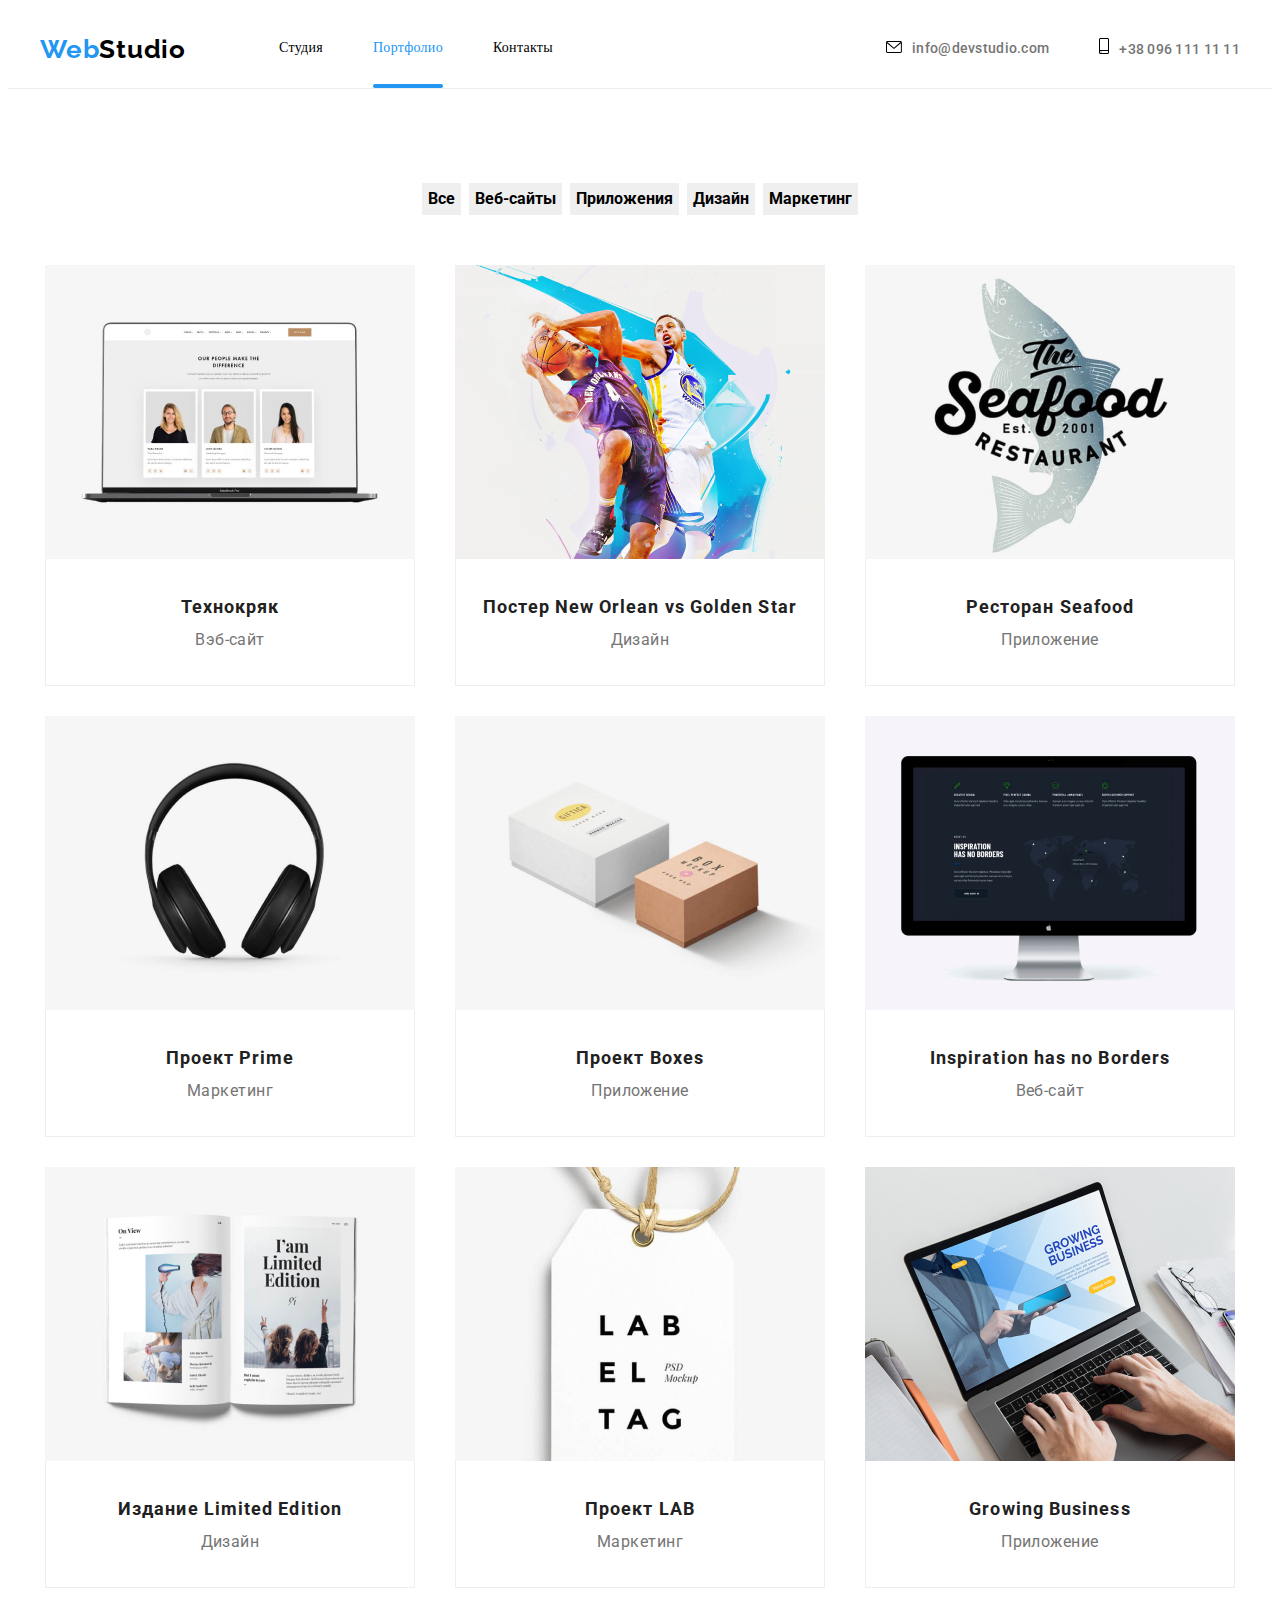
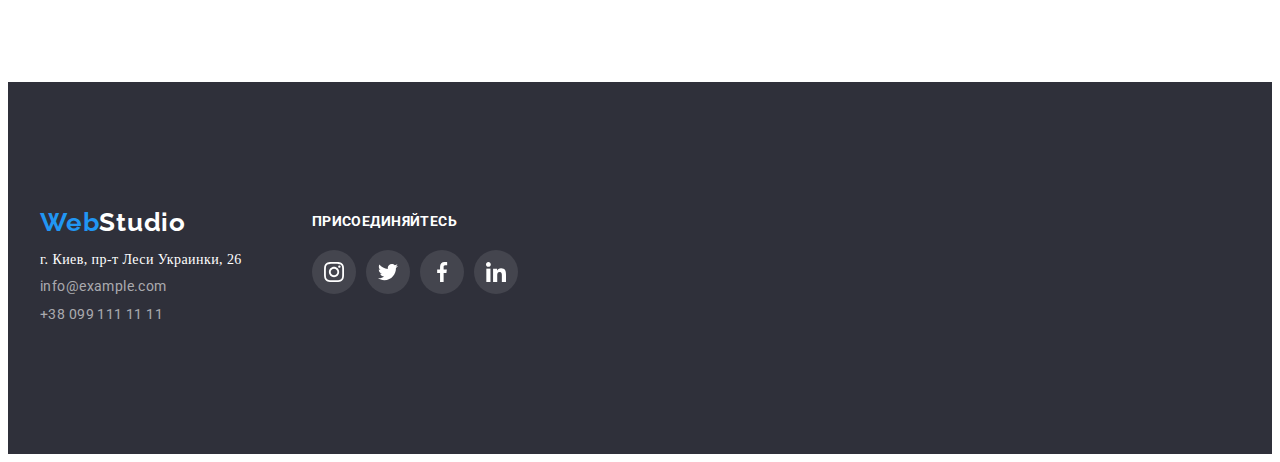
==== commit 690d0141: "правка футера локация" ====
--- a/portfolio.html
+++ b/portfolio.html
@@ -260,7 +260,7 @@
                     <address class="adress">
                         <ul class="list">
                             <li>
-                                <span class="location">г. Киев, пр-т Леси Украинки, 26</span>
+                                <a class="location-link link" href="">г. Киев, пр-т Леси Украинки, 26</a>
                             </li>
                             <li>
                                 <a class="footer-link link" href="mailto:info@example.com">info@example.com</a>
--- a/css/styles.css
+++ b/css/styles.css
@@ -460,6 +460,7 @@
   fill: #afb1b8;
   width: 20px;
   height: 20px;
+  transition: fill 250ms cubic-bezier(0.4, 0, 0.2, 1);
 }
 .social-list {
   display: flex;
